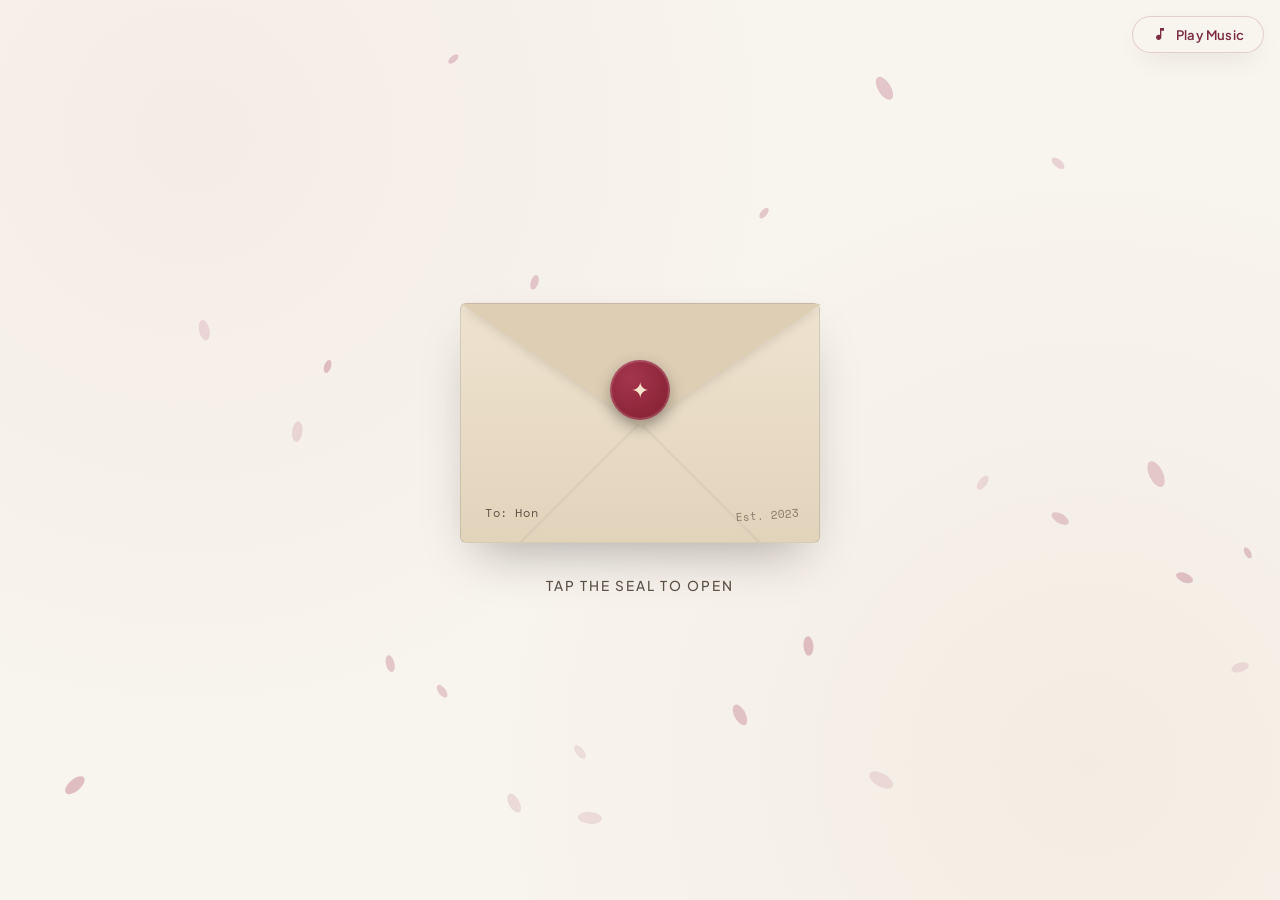
==== index.html @ dc4d3f19 "Initial commit - Anniversary Keepsake for Hon" ====
<!DOCTYPE html>
<html>
<head>
  <meta charset="UTF-8">
  <meta http-equiv="refresh" content="0; url=monsary.html">
  <title>Redirecting...</title>
</head>
<body>
  <script>window.location.replace('monsary.html');</script>
</body>
</html>
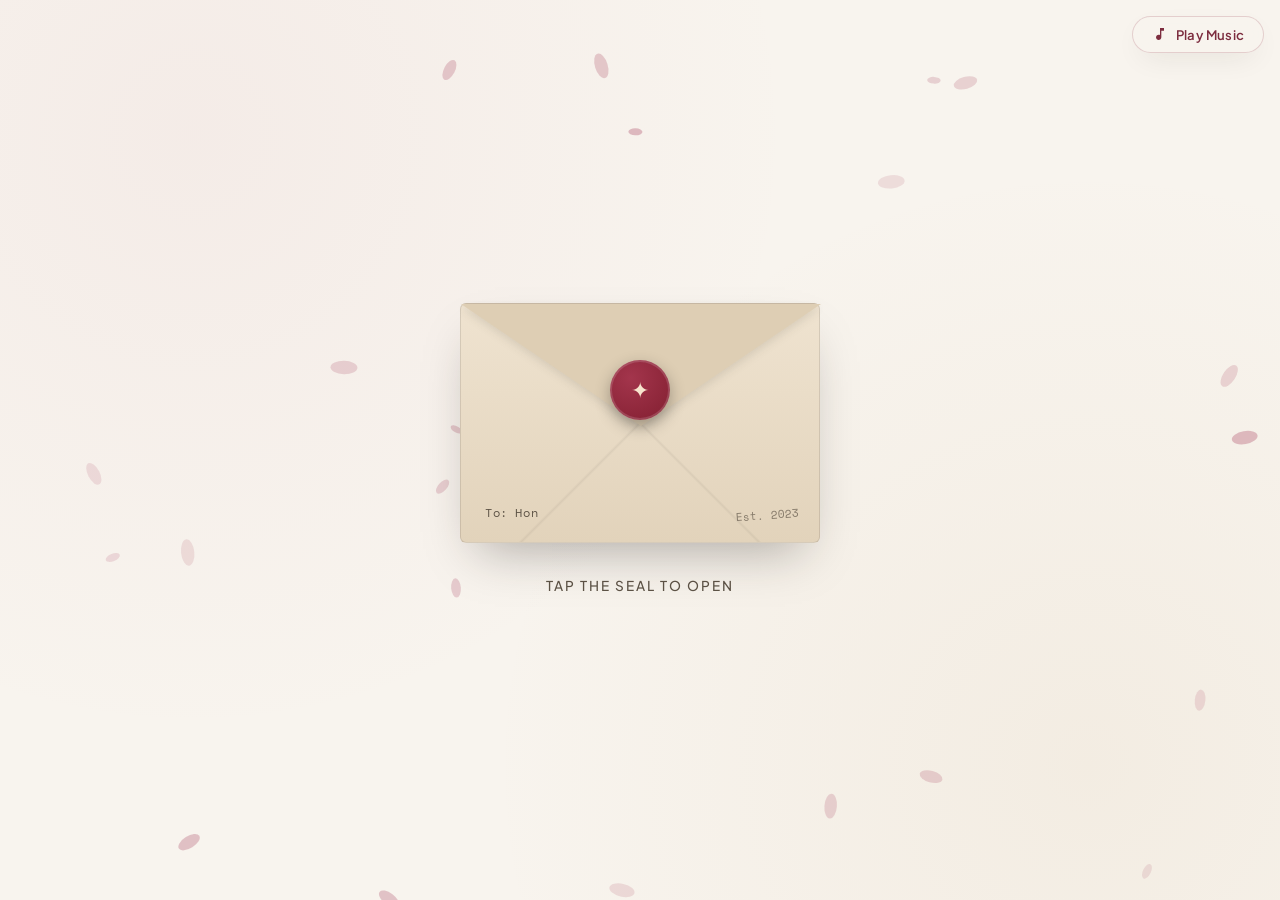
==== commit 83b04f07: "Rename monsary.html to monthsary.html, update all references" ====
--- a/index.html
+++ b/index.html
@@ -2,10 +2,10 @@
 <html>
 <head>
   <meta charset="UTF-8">
-  <meta http-equiv="refresh" content="0; url=monsary.html">
+  <meta http-equiv="refresh" content="0; url=monthsary.html">
   <title>Redirecting...</title>
 </head>
 <body>
-  <script>window.location.replace('monsary.html');</script>
+  <script>window.location.replace('monthsary.html');</script>
 </body>
 </html>
